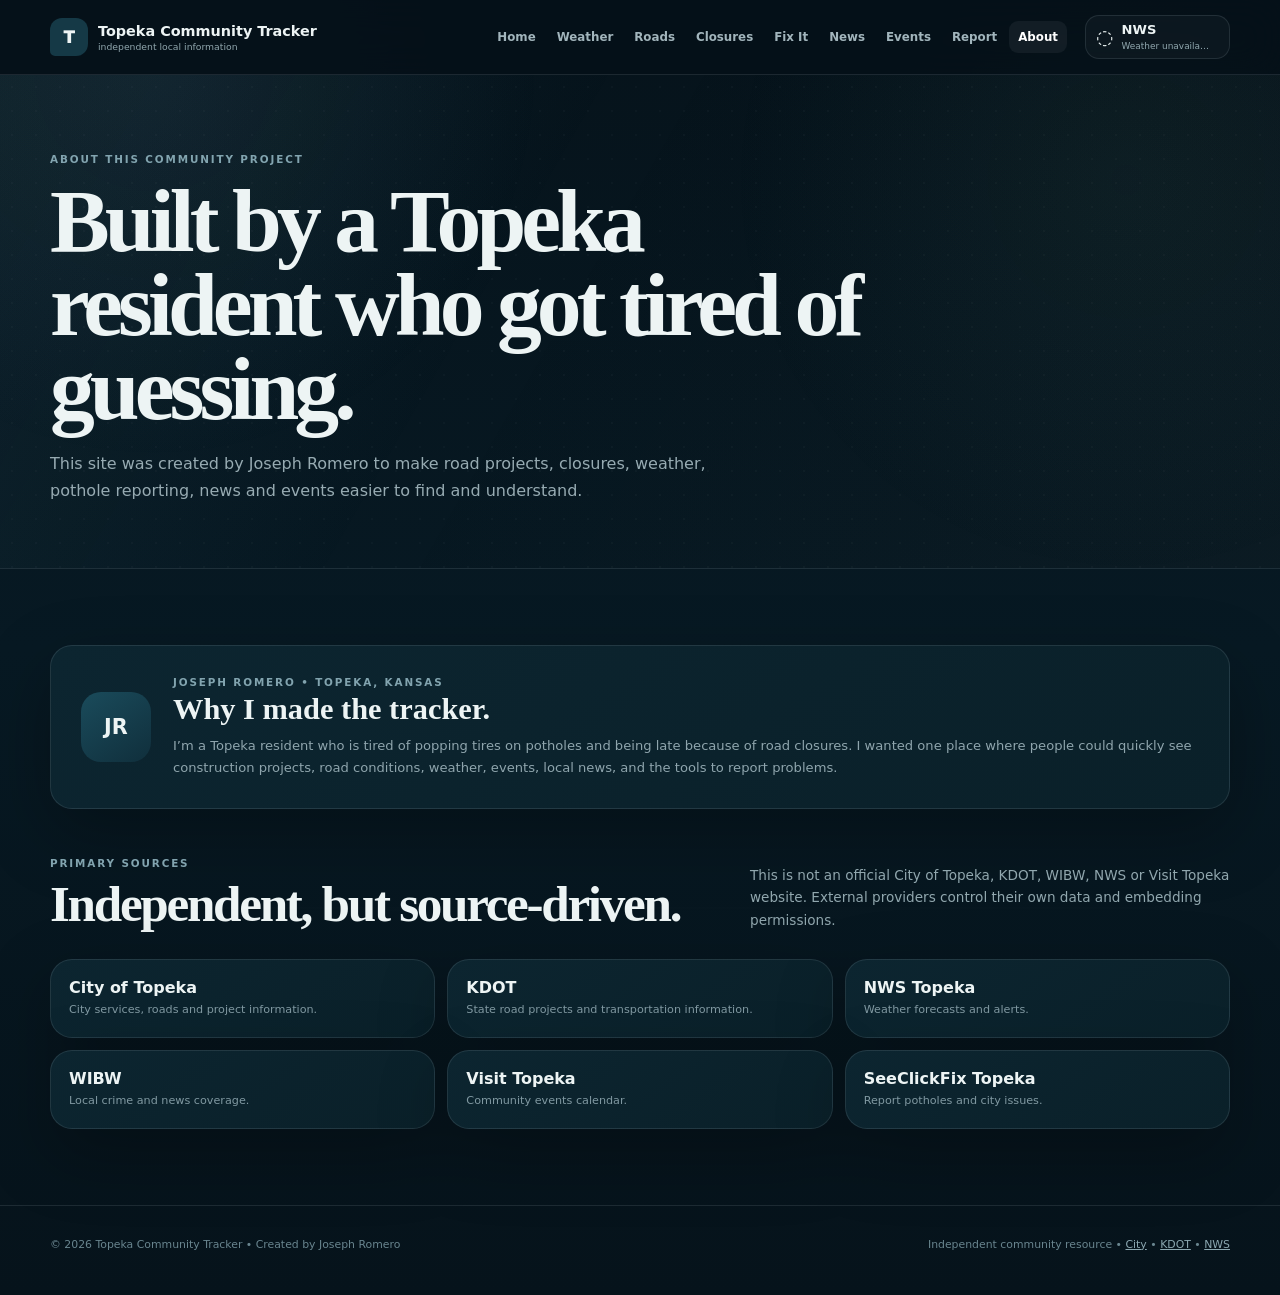
==== about.html @ 24a6e1b2 "updated interface for fluid dynamic overlay -fixed" ====
<!doctype html><html lang="en"><head><meta charset="utf-8"><meta name="viewport" content="width=device-width,initial-scale=1,viewport-fit=cover"><meta name="theme-color" content="#06131b"><meta name="description" content="Topeka Community Tracker"><title>About • Topeka Community Tracker</title><link rel="stylesheet" href="styles.css"></head><body><div class="page-transition" id="pageTransition" aria-hidden="true"><div class="transition-copy"><b>Heading across Topeka…</b><span>Loading the next stop</span></div><div class="transition-road"><div class="car-wrap"><div class="car-roof"></div><div class="window back"></div><div class="window front"></div><i class="head h1"></i><i class="head h2"></i><i class="head h3"></i><div class="car-body"></div><div class="wheel w1"></div><div class="wheel w2"></div></div></div></div><header class="topbar"><div class="wrap nav"><a class="brand" href="index.html"><span class="brand-mark">T</span><span class="brand-text"><b>Topeka Community Tracker</b><small>independent local information</small></span></a><nav class="navlinks" id="navlinks"><a class="" href="index.html">Home</a><a class="" href="weather.html">Weather</a><a class="" href="roads.html">Roads</a><a class="" href="closures.html">Closures</a><a class="" href="fixit.html">Fix It</a><a class="" href="news.html">News</a><a class="" href="events.html">Events</a><a class="" href="report.html">Report</a><a class="active" href="about.html">About</a></nav><a class="nav-weather" href="weather.html"><span class="ico" data-icon>◌</span><span class="weather-text"><b data-temp>Loading…</b><small data-cond>Topeka weather</small></span></a><button class="menu" id="menu" aria-label="Open menu"><i></i><i></i><i></i></button></div></header><main><section class="page-hero"><div class="wrap"><div class="eyebrow">ABOUT THIS COMMUNITY PROJECT</div><h1>Built by a Topeka resident who got tired of guessing.</h1><p>This site was created by Joseph Romero to make road projects, closures, weather, pothole reporting, news and events easier to find and understand.</p></div></section><section class="section"><div class="wrap"><article class="panel about-short reveal"><div class="avatar">JR</div><div><div class="eyebrow">JOSEPH ROMERO • TOPEKA, KANSAS</div><h2>Why I made the tracker.</h2><p>I’m a Topeka resident who is tired of popping tires on potholes and being late because of road closures. I wanted one place where people could quickly see construction projects, road conditions, weather, events, local news, and the tools to report problems.</p></div></article><div class="section-heading reveal" style="margin-top:48px"><div><div class="eyebrow">PRIMARY SOURCES</div><h2>Independent, but source-driven.</h2></div><p>This is not an official City of Topeka, KDOT, WIBW, NWS or Visit Topeka website. External providers control their own data and embedding permissions.</p></div><div class="source-grid"><a class="panel" href="https://topeka.gov/" target="_blank"><b>City of Topeka</b><span>City services, roads and project information.</span></a><a class="panel" href="https://www.ksdot.gov/" target="_blank"><b>KDOT</b><span>State road projects and transportation information.</span></a><a class="panel" href="https://www.weather.gov/top/" target="_blank"><b>NWS Topeka</b><span>Weather forecasts and alerts.</span></a><a class="panel" href="https://www.wibw.com/" target="_blank"><b>WIBW</b><span>Local crime and news coverage.</span></a><a class="panel" href="https://www.visittopeka.com/events/calendar-of-events/" target="_blank"><b>Visit Topeka</b><span>Community events calendar.</span></a><a class="panel" href="https://seeclickfix.com/web_portal/KcYwD6n2gsa9vsT2EGLr8Y1P/issues/map" target="_blank"><b>SeeClickFix Topeka</b><span>Report potholes and city issues.</span></a></div></div></section></main><footer class="footer"><div class="wrap footer-row"><div>© 2026 Topeka Community Tracker • Created by Joseph Romero</div><div>Independent community resource • <a href="https://topeka.gov/" target="_blank">City</a> • <a href="https://www.ksdot.gov/" target="_blank">KDOT</a> • <a href="https://www.weather.gov/" target="_blank">NWS</a></div></div></footer><script src="app.js" defer></script></body></html>
---- styles.css ----
:root{--bg:#06131b;--bg2:#081b24;--panel:#0c2530;--panel2:#102f3b;--panel3:#143946;--text:#edf4f4;--muted:#91a7ae;--line:rgba(220,237,239,.11);--sage:#76bca7;--sky:#76b3c8;--amber:#df9758;--red:#df6b69;--cream:#dce7e5;--shadow:0 24px 70px rgba(0,0,0,.28);--radius:22px;--wrap:min(1180px,calc(100% - 34px))}
*{box-sizing:border-box}html{scroll-behavior:smooth}body{margin:0;background:linear-gradient(180deg,var(--bg),#071923 50%,var(--bg));color:var(--text);font-family:Inter,ui-sans-serif,system-ui,-apple-system,"Segoe UI",sans-serif;-webkit-font-smoothing:antialiased;min-height:100vh}body:before{content:"";position:fixed;inset:0;pointer-events:none;background:radial-gradient(circle at 12% 8%,rgba(118,179,200,.07),transparent 28%),radial-gradient(circle at 88% 20%,rgba(118,188,167,.05),transparent 30%);z-index:-1}a{color:inherit}.wrap{width:var(--wrap);margin:auto}.eyebrow{font-size:.65rem;letter-spacing:.18em;color:#82a4af;font-weight:850;text-transform:uppercase}.section{padding:76px 0}.panel{background:linear-gradient(145deg,var(--panel),#0a2029);border:1px solid var(--line);border-radius:var(--radius);box-shadow:var(--shadow)}
/* FIRST-VISIT HOMEPAGE LOADER */
html.home-loading,html.home-loading body{overflow:hidden;height:100%}.home-loader{position:fixed;inset:0;z-index:2147483000;background:#041018;display:grid;place-items:center;overflow:hidden;transition:opacity .9s ease,visibility .9s ease}.home-loader.hide{opacity:0;visibility:hidden;pointer-events:none}.loader-sky{position:absolute;inset:0;background:linear-gradient(#071d2a 0 48%,#0b2330 48% 58%,#061017 58%)}.loader-sky:after{content:"";position:absolute;left:0;right:0;top:32%;height:120px;background:linear-gradient(90deg,transparent 0 5%,rgba(20,55,70,.7) 5% 8%,transparent 8% 12%,rgba(18,52,67,.8) 12% 15%,transparent 15% 20%,rgba(20,57,71,.65) 20% 24%,transparent 24% 78%,rgba(18,52,67,.7) 78% 83%,transparent 83%);opacity:.45}.road-perspective{position:absolute;left:50%;bottom:-8vh;transform:translateX(-50%);width:min(1100px,140vw);height:58vh;clip-path:polygon(36% 0,64% 0,100% 100%,0 100%);background:linear-gradient(90deg,#111b20,#18242a 48%,#1a262b 52%,#111b20);box-shadow:0 -20px 80px rgba(0,0,0,.4)}.road-perspective:before,.road-perspective:after{content:"";position:absolute;top:0;bottom:0;width:8px;background:#c7b674;opacity:.8}.road-perspective:before{left:23%;transform:skewX(-20deg)}.road-perspective:after{right:23%;transform:skewX(20deg)}.lane{position:absolute;left:50%;top:0;width:10px;height:100%;transform:translateX(-50%);background:repeating-linear-gradient(to bottom,#f0e8c4 0 34px,transparent 34px 82px);animation:roadMove .75s linear infinite}.lane.l2{left:42%;opacity:.65;transform:translateX(-50%) skewX(-8deg)}.lane.l3{left:58%;opacity:.65;transform:translateX(-50%) skewX(8deg)}@keyframes roadMove{to{background-position:0 82px}}.loader-sign{position:relative;z-index:4;text-align:center;width:min(560px,calc(100% - 32px));margin-top:-18vh}.loader-sign .sign{display:inline-block;padding:11px 22px 12px;background:#164459;border:3px solid #d9e5e2;border-radius:10px;box-shadow:0 12px 35px rgba(0,0,0,.35);letter-spacing:.22em;font-weight:950;font-size:.7rem}.loader-sign h1{font:600 clamp(2.7rem,8vw,5.2rem)/.92 Georgia,serif;letter-spacing:-.055em;margin:20px 0 11px;text-shadow:0 5px 30px rgba(0,0,0,.55)}.loader-sign p{margin:0;color:#9eb3ba;font-size:.86rem}.loader-progress{width:min(420px,80vw);height:4px;margin:23px auto 0;border-radius:99px;background:rgba(255,255,255,.1);overflow:hidden}.loader-progress span{display:block;width:0;height:100%;background:linear-gradient(90deg,var(--sage),var(--sky),var(--amber));animation:homeLoad 5.2s cubic-bezier(.2,.7,.25,1) forwards}@keyframes homeLoad{0%{width:0}20%{width:18%}55%{width:62%}83%{width:88%}100%{width:100%}}.loader-small{margin-top:12px!important;font-size:.62rem!important;letter-spacing:.12em;color:#6f8993!important}
/* PAGE TRANSITION - FAMILY CAR */
.page-transition{position:fixed;inset:0;z-index:2147482500;background:#06131b;opacity:0;visibility:hidden;pointer-events:none;transition:opacity .18s ease}.page-transition.show{opacity:1;visibility:visible;pointer-events:auto}.transition-road{position:absolute;left:0;right:0;bottom:0;height:42%;background:linear-gradient(#0c2029 0 28%,#111b20 28%);overflow:hidden}.transition-road:after{content:"";position:absolute;left:0;right:0;top:70%;height:5px;background:repeating-linear-gradient(90deg,#e8dfbc 0 70px,transparent 70px 125px);animation:dashes .45s linear infinite}@keyframes dashes{to{background-position:125px 0}}.car-wrap{position:absolute;left:-280px;bottom:25%;width:250px;height:110px;animation:driveAcross 1.05s cubic-bezier(.2,.7,.25,1) forwards}.page-transition.reverse .car-wrap{left:auto;right:-280px;transform:scaleX(-1);animation:driveBack 1.05s cubic-bezier(.2,.7,.25,1) forwards}@keyframes driveAcross{to{left:calc(100vw + 40px)}}@keyframes driveBack{to{right:calc(100vw + 40px)}}.car-body{position:absolute;left:18px;right:8px;bottom:20px;height:55px;background:linear-gradient(180deg,#4e8797,#2d5f6e);border-radius:50px 55px 18px 18px;border:2px solid rgba(255,255,255,.18);box-shadow:0 8px 20px rgba(0,0,0,.3)}.car-roof{position:absolute;left:65px;bottom:72px;width:120px;height:45px;background:#3b7484;border-radius:55px 55px 8px 8px;clip-path:polygon(19% 0,77% 0,100% 100%,0 100%)}.window{position:absolute;bottom:78px;height:30px;background:#b9d7dc;opacity:.72;border:2px solid rgba(255,255,255,.22)}.window.front{left:128px;width:48px;clip-path:polygon(0 0,70% 0,100% 100%,0 100%)}.window.back{left:78px;width:44px;clip-path:polygon(24% 0,100% 0,100% 100%,0 100%)}.head{position:absolute;width:13px;height:13px;border-radius:50%;background:#e0b18c;bottom:92px;z-index:3}.head.h1{left:145px}.head.h2{left:104px;width:11px;height:11px;bottom:91px}.head.h3{left:87px;width:9px;height:9px;bottom:89px}.wheel{position:absolute;bottom:4px;width:36px;height:36px;border-radius:50%;background:#101619;border:6px solid #2d3539;box-shadow:inset 0 0 0 3px #73828a;animation:spin .32s linear infinite}.wheel.w1{left:48px}.wheel.w2{right:35px}@keyframes spin{to{transform:rotate(360deg)}}.transition-copy{position:absolute;top:26%;left:50%;transform:translateX(-50%);text-align:center;width:min(520px,90vw)}.transition-copy b{font:600 clamp(2rem,7vw,3.8rem) Georgia,serif}.transition-copy span{display:block;margin-top:8px;color:#819aa3;font-size:.72rem;letter-spacing:.12em;text-transform:uppercase}
/* NAV */
.topbar{position:sticky;top:0;z-index:1000;background:rgba(5,17,24,.88);backdrop-filter:blur(18px);border-bottom:1px solid var(--line)}.nav{height:74px;display:flex;align-items:center;gap:18px}.brand{display:flex;align-items:center;gap:10px;text-decoration:none;white-space:nowrap}.brand-mark{width:38px;height:38px;border-radius:12px 12px 12px 5px;background:#153946;display:grid;place-items:center;font-weight:950}.brand-text b,.brand-text small{display:block}.brand-text b{font-size:.9rem}.brand-text small{font-size:.58rem;color:var(--muted);margin-top:2px}.navlinks{display:flex;gap:3px;margin-left:auto}.navlinks a{text-decoration:none;color:#a2b5bc;font-size:.74rem;font-weight:780;padding:9px 9px;border-radius:9px}.navlinks a:hover,.navlinks a.active{background:rgba(255,255,255,.055);color:#fff}.nav-weather{min-width:145px;padding:7px 10px;border:1px solid var(--line);background:rgba(255,255,255,.03);border-radius:14px;display:flex;align-items:center;gap:8px;text-decoration:none}.nav-weather .ico{font-size:1.25rem}.nav-weather b,.nav-weather small{display:block;line-height:1}.nav-weather b{font-size:.82rem}.nav-weather small{font-size:.56rem;color:var(--muted);margin-top:5px;max-width:90px;white-space:nowrap;overflow:hidden;text-overflow:ellipsis}.menu{display:none;margin-left:auto;width:42px;height:42px;border:1px solid var(--line);border-radius:11px;background:transparent}.menu i{display:block;width:18px;height:2px;background:#dce8e8;margin:4px auto;border-radius:5px}
/* PAGE HERO */
.page-hero{border-bottom:1px solid var(--line);position:relative;overflow:hidden}.page-hero:before{content:"";position:absolute;inset:0;background:linear-gradient(120deg,rgba(118,179,200,.07),transparent 40%,rgba(223,151,88,.025)),radial-gradient(rgba(255,255,255,.025) 1px,transparent 1px);background-size:auto,24px 24px}.page-hero .wrap{position:relative;padding:78px 0 64px}.page-hero h1{font:600 clamp(3.1rem,7vw,5.8rem)/.94 Georgia,serif;letter-spacing:-.055em;margin:14px 0 18px;max-width:850px}.page-hero p{max-width:720px;color:#97abb2;line-height:1.7;margin:0}.page-actions{display:flex;gap:10px;flex-wrap:wrap;margin-top:24px}.btn{display:inline-flex;align-items:center;justify-content:center;text-decoration:none;border-radius:13px;padding:12px 16px;font-size:.76rem;font-weight:850;border:1px solid var(--line);background:transparent;transition:.2s}.btn.primary{background:var(--cream);color:#0b2028;border-color:transparent}.btn:hover{transform:translateY(-2px);background:rgba(255,255,255,.05)}.btn.primary:hover{background:#eef4f2}
/* HOME */
.home-hero{min-height:620px;display:grid;align-items:center;border-bottom:1px solid var(--line);position:relative;overflow:hidden}.home-hero:before{content:"";position:absolute;inset:0;background:radial-gradient(circle at 75% 35%,rgba(118,179,200,.09),transparent 28%),linear-gradient(120deg,transparent,rgba(255,255,255,.015))}.home-layout{position:relative;display:grid;grid-template-columns:1.1fr .9fr;gap:55px;align-items:center;padding:80px 0}.home-hero h1{font:600 clamp(3.8rem,7.5vw,6.8rem)/.9 Georgia,serif;letter-spacing:-.06em;margin:15px 0 24px}.home-hero h1 em{font-weight:500;color:var(--amber)}.lede{color:#9aadb4;line-height:1.75;max-width:720px}.hero-card{padding:24px}.hero-card-head{display:flex;justify-content:space-between;font-size:.61rem;color:#77939d;letter-spacing:.1em}.current-weather{display:flex;align-items:center;gap:16px;padding:24px 0;border-bottom:1px solid var(--line)}.current-weather .bigicon{font-size:2.4rem}.current-weather>strong{font:600 3.5rem Georgia,serif}.current-weather div b,.current-weather div span{display:block}.current-weather div b{font-size:.88rem}.current-weather div span{font-size:.64rem;color:var(--muted);margin-top:5px}.metrics{display:grid;grid-template-columns:repeat(3,1fr);gap:8px;margin-top:14px}.metric{padding:13px;border:1px solid var(--line);border-radius:14px;background:rgba(255,255,255,.025)}.metric b{display:block}.metric small{color:#809aa3;font-size:.58rem;line-height:1.3}.dashboard-links{display:grid;grid-template-columns:repeat(4,1fr);gap:13px}.dash-link{padding:21px;text-decoration:none;transition:.25s}.dash-link:hover{transform:translateY(-4px);border-color:rgba(118,179,200,.28)}.dash-link .icon{font-size:1.5rem}.dash-link small{display:block;color:#718f99;font-size:.58rem;letter-spacing:.11em;margin-top:18px}.dash-link h3{font:600 1.35rem Georgia,serif;margin:7px 0}.dash-link p{color:#879ca4;font-size:.72rem;line-height:1.55;margin:0}.about-short{padding:30px;display:grid;grid-template-columns:auto 1fr;gap:22px;align-items:center}.avatar{width:70px;height:70px;border-radius:20px;background:linear-gradient(145deg,#1a4b5b,#102f3c);display:grid;place-items:center;font-weight:900;font-size:1.3rem}.about-short h2{font:600 1.9rem Georgia,serif;margin:4px 0 8px}.about-short p{margin:0;color:#8fa5ad;line-height:1.65;font-size:.82rem}
/* CONTENT */
.section-heading{display:flex;justify-content:space-between;gap:30px;align-items:end;margin-bottom:28px}.section-heading h2{font:600 clamp(2rem,4vw,3.4rem)/1.03 Georgia,serif;letter-spacing:-.045em;margin:9px 0 0}.section-heading>p{max-width:480px;color:var(--muted);line-height:1.65;font-size:.85rem;margin:0}.week-grid{display:grid;grid-template-columns:repeat(7,1fr);gap:10px}.day-card{background:linear-gradient(155deg,#102d39,#0a222d);border:1px solid var(--line);border-radius:18px;padding:16px 13px;min-height:170px;text-align:center}.day-card .day{font-size:.64rem;letter-spacing:.1em;font-weight:850;color:#91aab2;text-transform:uppercase}.wxemoji{font-size:2rem;margin:13px 0 9px}.temps{font:600 1.55rem Georgia,serif}.temps span{font-size:.9rem;color:#78909a}.forecast-label{margin-top:8px;color:#8fa4ab;font-size:.62rem;line-height:1.35}.weather-status{margin-top:14px;display:flex;gap:10px;flex-wrap:wrap}.status-chip{padding:9px 12px;border-radius:99px;background:rgba(255,255,255,.035);border:1px solid var(--line);font-size:.68rem;color:#9db1b8}.status-chip.alert{color:#efb2ad;border-color:rgba(227,107,105,.25);background:rgba(227,107,105,.07)}
.cost-layout{display:grid;grid-template-columns:.8fr 1.2fr;gap:16px}.cost-card,.chart{padding:27px}.total-label{font-size:.64rem;letter-spacing:.13em;color:#7f9aa4;font-weight:850}.total-cost{font:600 clamp(3.1rem,6vw,5.2rem)/1 Georgia,serif;letter-spacing:-.06em;margin:12px 0;color:#dce9e7}.total-cost small{font-size:1rem;color:#8fa4ab}.cost-card p{color:#8fa5ad;font-size:.78rem;line-height:1.6}.bar-row{display:grid;grid-template-columns:145px 1fr 35px;gap:13px;align-items:center;margin:15px 0}.bar-row label{font-size:.72rem;color:#a9bbc1}.bar-track{height:11px;border-radius:99px;background:rgba(255,255,255,.055);overflow:hidden}.bar-fill{height:100%;border-radius:99px;background:linear-gradient(90deg,var(--sky),var(--sage));width:var(--w)}.bar-row.notstarted .bar-fill{background:linear-gradient(90deg,#7e8790,#a0acb2)}.bar-row.finished .bar-fill{background:linear-gradient(90deg,#668f7a,#83b298)}
.filter-row{display:flex;gap:8px;flex-wrap:wrap;margin-bottom:20px}.filter{border:1px solid var(--line);background:#0c242e;color:#a8bac0;padding:9px 13px;border-radius:99px;font-size:.69rem;font-weight:800}.filter.active{background:#dfe9e7;color:#0b222b}.project-grid{display:grid;grid-template-columns:repeat(3,1fr);gap:13px}.project{padding:20px;background:linear-gradient(150deg,#0e2935,#0a212b);border:1px solid var(--line);border-radius:19px;display:flex;flex-direction:column;transition:.25s}.project:hover{transform:translateY(-3px)}.project.hidden{display:none}.project-top{display:flex;justify-content:space-between;align-items:center}.status{font-size:.56rem;letter-spacing:.1em;font-weight:900;text-transform:uppercase;padding:6px 8px;border-radius:99px}.status.active{background:rgba(113,188,165,.11);color:#8dd1bc}.status.planning{background:rgba(151,172,179,.09);color:#9dafb5}.project-num{font-size:.6rem;color:#55717c}.project h3{font:600 1.48rem/1.1 Georgia,serif;margin:16px 0 6px}.project>p{color:#879da5;font-size:.72rem;line-height:1.55}.project dl{margin:14px 0 0;border-top:1px solid var(--line);padding-top:12px;display:grid;gap:7px}.project dl div{display:flex;justify-content:space-between;gap:10px}.project dt{font-size:.62rem;color:#728d97}.project dd{margin:0;font-size:.67rem;font-weight:800;text-align:right}.project .cost{color:#d9a46e}.source-link{margin-top:auto;padding-top:13px;font-size:.61rem;color:#7fa7b6;text-decoration:none}
.embed{overflow:hidden}.embed-head{padding:16px 18px;border-bottom:1px solid var(--line);display:flex;justify-content:space-between;gap:15px;align-items:center}.embed-head b{font-size:.82rem}.embed-head small{display:block;color:#718d98;font-size:.57rem;letter-spacing:.1em;margin-top:3px}.embed-head a{font-size:.65rem;color:#93b6c2;text-decoration:none}.frame{height:680px;background:#fff}.frame iframe{width:100%;height:100%;border:0;display:block}.frame-note{padding:11px 15px;background:#0a2029;color:#7f99a2;font-size:.62rem;border-top:1px solid var(--line)}.tabs{display:flex;gap:5px;flex-wrap:wrap}.tabs button{border:1px solid var(--line);background:transparent;color:#8da7b0;padding:7px 9px;border-radius:8px;font-size:.61rem}.tabs button.active{background:#dce8e6;color:#0a2029}.contact-grid{display:grid;grid-template-columns:1fr 1fr;gap:14px}.info-card{padding:24px}.info-card h3{font:600 1.45rem Georgia,serif;margin-top:0}.info-card p{color:#8fa4ac;line-height:1.65;font-size:.8rem}.source-grid{display:grid;grid-template-columns:repeat(3,1fr);gap:12px}.source-grid a{padding:18px;text-decoration:none}.source-grid b{display:block}.source-grid span{display:block;color:#8199a2;font-size:.7rem;line-height:1.5;margin-top:5px}
.footer{border-top:1px solid var(--line);padding:32px 0 44px;color:#69858f;font-size:.68rem}.footer-row{display:flex;justify-content:space-between;gap:20px;flex-wrap:wrap}.footer a{color:#8ca8b1}.reveal{opacity:0;transform:translateY(14px);transition:.65s ease}.reveal.visible{opacity:1;transform:none}
@media(max-width:1020px){.navlinks{position:absolute;left:17px;right:17px;top:78px;display:none;flex-direction:column;background:#0a2029;border:1px solid var(--line);padding:10px;border-radius:16px;box-shadow:var(--shadow)}.navlinks.open{display:flex}.navlinks a{padding:12px}.menu{display:block}.nav-weather{margin-left:auto}.home-layout{grid-template-columns:1fr}.hero-card{max-width:650px}.dashboard-links{grid-template-columns:repeat(2,1fr)}.week-grid{grid-template-columns:repeat(4,1fr)}.project-grid{grid-template-columns:repeat(2,1fr)}.cost-layout{grid-template-columns:1fr}.source-grid{grid-template-columns:repeat(2,1fr)}}
@media(max-width:650px){:root{--wrap:min(100% - 24px,1180px)}.nav{height:68px}.brand-text small{display:none}.nav-weather{min-width:0;width:44px;height:44px;padding:0;justify-content:center}.nav-weather .weather-text{display:none}.home-layout{padding:58px 0}.home-hero h1{font-size:clamp(3.2rem,16vw,4.7rem)}.metrics{grid-template-columns:1fr}.section{padding:58px 0}.section-heading{display:block}.section-heading>p{margin-top:12px}.dashboard-links{grid-template-columns:1fr}.week-grid{display:flex;overflow-x:auto;scroll-snap-type:x mandatory;padding-bottom:8px}.day-card{min-width:132px;scroll-snap-align:start}.project-grid{grid-template-columns:1fr}.bar-row{grid-template-columns:105px 1fr 28px;gap:8px}.frame{height:600px}.embed-head{align-items:flex-start;flex-direction:column}.contact-grid,.source-grid{grid-template-columns:1fr}.about-short{grid-template-columns:1fr}.page-hero .wrap{padding:58px 0 48px}.page-hero h1{font-size:clamp(2.9rem,14vw,4.4rem)}.loader-sign{margin-top:-14vh}.road-perspective{height:52vh}.transition-copy{top:19%}}
@media(max-width:420px){.bar-row{grid-template-columns:92px 1fr 24px}.page-actions .btn{width:100%}}
@media(prefers-reduced-motion:reduce){*{animation-duration:.01ms!important;transition-duration:.01ms!important;scroll-behavior:auto!important}}
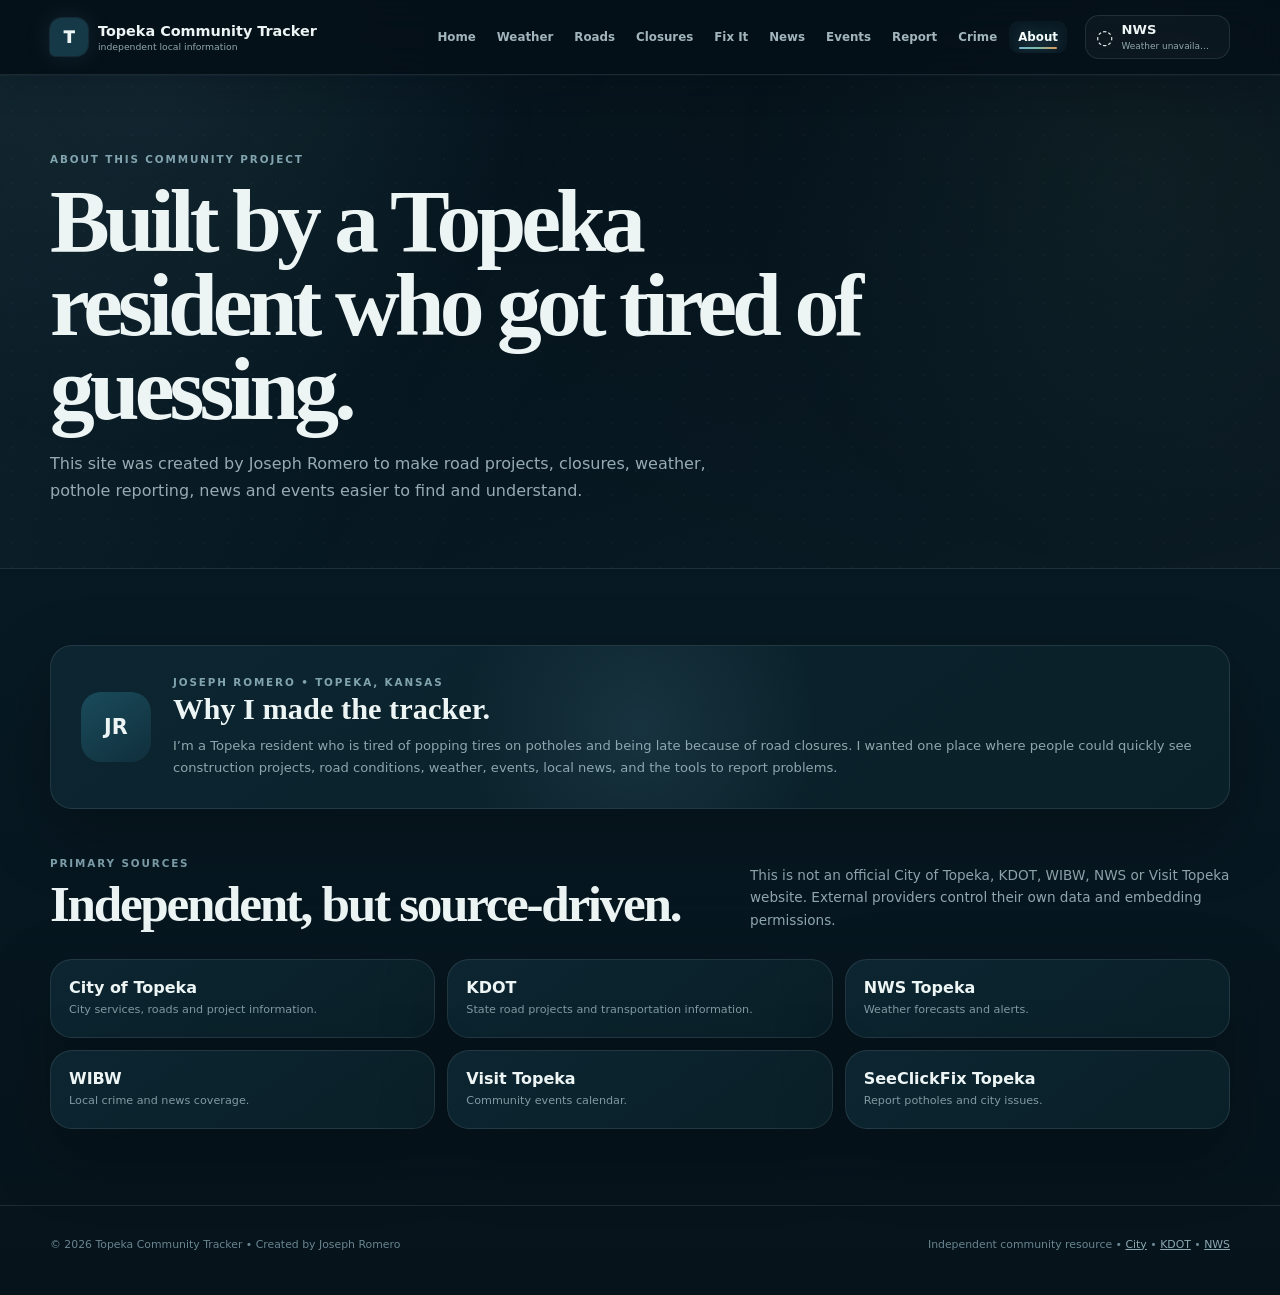
==== commit 6cc2471e: "updated system check" ====
--- a/about.html
+++ b/about.html
@@ -1 +1,16 @@
-<!doctype html><html lang="en"><head><meta charset="utf-8"><meta name="viewport" content="width=device-width,initial-scale=1,viewport-fit=cover"><meta name="theme-color" content="#06131b"><meta name="description" content="Topeka Community Tracker"><title>About • Topeka Community Tracker</title><link rel="stylesheet" href="styles.css"></head><body><div class="page-transition" id="pageTransition" aria-hidden="true"><div class="transition-copy"><b>Heading across Topeka…</b><span>Loading the next stop</span></div><div class="transition-road"><div class="car-wrap"><div class="car-roof"></div><div class="window back"></div><div class="window front"></div><i class="head h1"></i><i class="head h2"></i><i class="head h3"></i><div class="car-body"></div><div class="wheel w1"></div><div class="wheel w2"></div></div></div></div><header class="topbar"><div class="wrap nav"><a class="brand" href="index.html"><span class="brand-mark">T</span><span class="brand-text"><b>Topeka Community Tracker</b><small>independent local information</small></span></a><nav class="navlinks" id="navlinks"><a class="" href="index.html">Home</a><a class="" href="weather.html">Weather</a><a class="" href="roads.html">Roads</a><a class="" href="closures.html">Closures</a><a class="" href="fixit.html">Fix It</a><a class="" href="news.html">News</a><a class="" href="events.html">Events</a><a class="" href="report.html">Report</a><a class="active" href="about.html">About</a></nav><a class="nav-weather" href="weather.html"><span class="ico" data-icon>◌</span><span class="weather-text"><b data-temp>Loading…</b><small data-cond>Topeka weather</small></span></a><button class="menu" id="menu" aria-label="Open menu"><i></i><i></i><i></i></button></div></header><main><section class="page-hero"><div class="wrap"><div class="eyebrow">ABOUT THIS COMMUNITY PROJECT</div><h1>Built by a Topeka resident who got tired of guessing.</h1><p>This site was created by Joseph Romero to make road projects, closures, weather, pothole reporting, news and events easier to find and understand.</p></div></section><section class="section"><div class="wrap"><article class="panel about-short reveal"><div class="avatar">JR</div><div><div class="eyebrow">JOSEPH ROMERO • TOPEKA, KANSAS</div><h2>Why I made the tracker.</h2><p>I’m a Topeka resident who is tired of popping tires on potholes and being late because of road closures. I wanted one place where people could quickly see construction projects, road conditions, weather, events, local news, and the tools to report problems.</p></div></article><div class="section-heading reveal" style="margin-top:48px"><div><div class="eyebrow">PRIMARY SOURCES</div><h2>Independent, but source-driven.</h2></div><p>This is not an official City of Topeka, KDOT, WIBW, NWS or Visit Topeka website. External providers control their own data and embedding permissions.</p></div><div class="source-grid"><a class="panel" href="https://topeka.gov/" target="_blank"><b>City of Topeka</b><span>City services, roads and project information.</span></a><a class="panel" href="https://www.ksdot.gov/" target="_blank"><b>KDOT</b><span>State road projects and transportation information.</span></a><a class="panel" href="https://www.weather.gov/top/" target="_blank"><b>NWS Topeka</b><span>Weather forecasts and alerts.</span></a><a class="panel" href="https://www.wibw.com/" target="_blank"><b>WIBW</b><span>Local crime and news coverage.</span></a><a class="panel" href="https://www.visittopeka.com/events/calendar-of-events/" target="_blank"><b>Visit Topeka</b><span>Community events calendar.</span></a><a class="panel" href="https://seeclickfix.com/web_portal/KcYwD6n2gsa9vsT2EGLr8Y1P/issues/map" target="_blank"><b>SeeClickFix Topeka</b><span>Report potholes and city issues.</span></a></div></div></section></main><footer class="footer"><div class="wrap footer-row"><div>© 2026 Topeka Community Tracker • Created by Joseph Romero</div><div>Independent community resource • <a href="https://topeka.gov/" target="_blank">City</a> • <a href="https://www.ksdot.gov/" target="_blank">KDOT</a> • <a href="https://www.weather.gov/" target="_blank">NWS</a></div></div></footer><script src="app.js" defer></script></body></html>+<!doctype html><html lang="en"><head><meta charset="utf-8"><meta name="viewport" content="width=device-width,initial-scale=1,viewport-fit=cover"><meta name="theme-color" content="#06131b"><meta name="description" content="Topeka Community Tracker"><title>About • Topeka Community Tracker</title><link rel="stylesheet" href="styles.css"></head><body><div class="page-transition" id="pageTransition" aria-hidden="true">
+  <div class="transition-copy"><b>Heading across Topeka…</b><span>Hopefully this road is smoother.</span></div>
+  <div class="transition-scene">
+    <div class="transition-skyline" aria-hidden="true"></div>
+    <div class="transition-road">
+      <div class="road-edge"></div><div class="road-dashes"></div>
+      <div class="pothole" aria-hidden="true"><span></span></div>
+      <div class="impact-spark" aria-hidden="true"><i></i><i></i><i></i><i></i><i></i><b></b></div>
+      <div class="family-car" aria-hidden="true">
+        <img class="car-frame car-happy" src="happy.png" alt="">
+        <img class="car-frame car-shocked" src="shocked.png" alt="">
+        <img class="car-frame car-sad" src="sadsad.png" alt="">
+      </div>
+    </div>
+  </div>
+</div><header class="topbar"><div class="wrap nav"><a class="brand" href="index.html"><span class="brand-mark">T</span><span class="brand-text"><b>Topeka Community Tracker</b><small>independent local information</small></span></a><nav class="navlinks" id="navlinks"><a class="" href="index.html">Home</a><a class="" href="weather.html">Weather</a><a class="" href="roads.html">Roads</a><a class="" href="closures.html">Closures</a><a class="" href="fixit.html">Fix It</a><a class="" href="news.html">News</a><a class="" href="events.html">Events</a><a class="" href="report.html">Report</a><a class="" href="crime.html">Crime</a><a class="active" href="about.html">About</a></nav><a class="nav-weather" href="weather.html"><span class="ico" data-icon>◌</span><span class="weather-text"><b data-temp>Loading…</b><small data-cond>Topeka weather</small></span></a><button class="menu" id="menu" aria-label="Open menu"><i></i><i></i><i></i></button></div></header><main><section class="page-hero"><div class="wrap"><div class="eyebrow">ABOUT THIS COMMUNITY PROJECT</div><h1>Built by a Topeka resident who got tired of guessing.</h1><p>This site was created by Joseph Romero to make road projects, closures, weather, pothole reporting, news and events easier to find and understand.</p></div></section><section class="section"><div class="wrap"><article class="panel about-short reveal"><div class="avatar">JR</div><div><div class="eyebrow">JOSEPH ROMERO • TOPEKA, KANSAS</div><h2>Why I made the tracker.</h2><p>I’m a Topeka resident who is tired of popping tires on potholes and being late because of road closures. I wanted one place where people could quickly see construction projects, road conditions, weather, events, local news, and the tools to report problems.</p></div></article><div class="section-heading reveal" style="margin-top:48px"><div><div class="eyebrow">PRIMARY SOURCES</div><h2>Independent, but source-driven.</h2></div><p>This is not an official City of Topeka, KDOT, WIBW, NWS or Visit Topeka website. External providers control their own data and embedding permissions.</p></div><div class="source-grid"><a class="panel" href="https://topeka.gov/" target="_blank"><b>City of Topeka</b><span>City services, roads and project information.</span></a><a class="panel" href="https://www.ksdot.gov/" target="_blank"><b>KDOT</b><span>State road projects and transportation information.</span></a><a class="panel" href="https://www.weather.gov/top/" target="_blank"><b>NWS Topeka</b><span>Weather forecasts and alerts.</span></a><a class="panel" href="https://www.wibw.com/" target="_blank"><b>WIBW</b><span>Local crime and news coverage.</span></a><a class="panel" href="https://www.visittopeka.com/events/calendar-of-events/" target="_blank"><b>Visit Topeka</b><span>Community events calendar.</span></a><a class="panel" href="https://seeclickfix.com/web_portal/KcYwD6n2gsa9vsT2EGLr8Y1P/issues/map" target="_blank"><b>SeeClickFix Topeka</b><span>Report potholes and city issues.</span></a></div></div></section></main><footer class="footer"><div class="wrap footer-row"><div>© 2026 Topeka Community Tracker • Created by Joseph Romero</div><div>Independent community resource • <a href="https://topeka.gov/" target="_blank">City</a> • <a href="https://www.ksdot.gov/" target="_blank">KDOT</a> • <a href="https://www.weather.gov/" target="_blank">NWS</a></div></div></footer><script src="app.js" defer></script></body></html>
--- a/styles.css
+++ b/styles.css
@@ -2,9 +2,37 @@
 :root{--bg:#06131b;--bg2:#081b24;--panel:#0c2530;--panel2:#102f3b;--panel3:#143946;--text:#edf4f4;--muted:#91a7ae;--line:rgba(220,237,239,.11);--sage:#76bca7;--sky:#76b3c8;--amber:#df9758;--red:#df6b69;--cream:#dce7e5;--shadow:0 24px 70px rgba(0,0,0,.28);--radius:22px;--wrap:min(1180px,calc(100% - 34px))}
 *{box-sizing:border-box}html{scroll-behavior:smooth}body{margin:0;background:linear-gradient(180deg,var(--bg),#071923 50%,var(--bg));color:var(--text);font-family:Inter,ui-sans-serif,system-ui,-apple-system,"Segoe UI",sans-serif;-webkit-font-smoothing:antialiased;min-height:100vh}body:before{content:"";position:fixed;inset:0;pointer-events:none;background:radial-gradient(circle at 12% 8%,rgba(118,179,200,.07),transparent 28%),radial-gradient(circle at 88% 20%,rgba(118,188,167,.05),transparent 30%);z-index:-1}a{color:inherit}.wrap{width:var(--wrap);margin:auto}.eyebrow{font-size:.65rem;letter-spacing:.18em;color:#82a4af;font-weight:850;text-transform:uppercase}.section{padding:76px 0}.panel{background:linear-gradient(145deg,var(--panel),#0a2029);border:1px solid var(--line);border-radius:var(--radius);box-shadow:var(--shadow)}
 /* FIRST-VISIT HOMEPAGE LOADER */
-html.home-loading,html.home-loading body{overflow:hidden;height:100%}.home-loader{position:fixed;inset:0;z-index:2147483000;background:#041018;display:grid;place-items:center;overflow:hidden;transition:opacity .9s ease,visibility .9s ease}.home-loader.hide{opacity:0;visibility:hidden;pointer-events:none}.loader-sky{position:absolute;inset:0;background:linear-gradient(#071d2a 0 48%,#0b2330 48% 58%,#061017 58%)}.loader-sky:after{content:"";position:absolute;left:0;right:0;top:32%;height:120px;background:linear-gradient(90deg,transparent 0 5%,rgba(20,55,70,.7) 5% 8%,transparent 8% 12%,rgba(18,52,67,.8) 12% 15%,transparent 15% 20%,rgba(20,57,71,.65) 20% 24%,transparent 24% 78%,rgba(18,52,67,.7) 78% 83%,transparent 83%);opacity:.45}.road-perspective{position:absolute;left:50%;bottom:-8vh;transform:translateX(-50%);width:min(1100px,140vw);height:58vh;clip-path:polygon(36% 0,64% 0,100% 100%,0 100%);background:linear-gradient(90deg,#111b20,#18242a 48%,#1a262b 52%,#111b20);box-shadow:0 -20px 80px rgba(0,0,0,.4)}.road-perspective:before,.road-perspective:after{content:"";position:absolute;top:0;bottom:0;width:8px;background:#c7b674;opacity:.8}.road-perspective:before{left:23%;transform:skewX(-20deg)}.road-perspective:after{right:23%;transform:skewX(20deg)}.lane{position:absolute;left:50%;top:0;width:10px;height:100%;transform:translateX(-50%);background:repeating-linear-gradient(to bottom,#f0e8c4 0 34px,transparent 34px 82px);animation:roadMove .75s linear infinite}.lane.l2{left:42%;opacity:.65;transform:translateX(-50%) skewX(-8deg)}.lane.l3{left:58%;opacity:.65;transform:translateX(-50%) skewX(8deg)}@keyframes roadMove{to{background-position:0 82px}}.loader-sign{position:relative;z-index:4;text-align:center;width:min(560px,calc(100% - 32px));margin-top:-18vh}.loader-sign .sign{display:inline-block;padding:11px 22px 12px;background:#164459;border:3px solid #d9e5e2;border-radius:10px;box-shadow:0 12px 35px rgba(0,0,0,.35);letter-spacing:.22em;font-weight:950;font-size:.7rem}.loader-sign h1{font:600 clamp(2.7rem,8vw,5.2rem)/.92 Georgia,serif;letter-spacing:-.055em;margin:20px 0 11px;text-shadow:0 5px 30px rgba(0,0,0,.55)}.loader-sign p{margin:0;color:#9eb3ba;font-size:.86rem}.loader-progress{width:min(420px,80vw);height:4px;margin:23px auto 0;border-radius:99px;background:rgba(255,255,255,.1);overflow:hidden}.loader-progress span{display:block;width:0;height:100%;background:linear-gradient(90deg,var(--sage),var(--sky),var(--amber));animation:homeLoad 5.2s cubic-bezier(.2,.7,.25,1) forwards}@keyframes homeLoad{0%{width:0}20%{width:18%}55%{width:62%}83%{width:88%}100%{width:100%}}.loader-small{margin-top:12px!important;font-size:.62rem!important;letter-spacing:.12em;color:#6f8993!important}
-/* PAGE TRANSITION - FAMILY CAR */
-.page-transition{position:fixed;inset:0;z-index:2147482500;background:#06131b;opacity:0;visibility:hidden;pointer-events:none;transition:opacity .18s ease}.page-transition.show{opacity:1;visibility:visible;pointer-events:auto}.transition-road{position:absolute;left:0;right:0;bottom:0;height:42%;background:linear-gradient(#0c2029 0 28%,#111b20 28%);overflow:hidden}.transition-road:after{content:"";position:absolute;left:0;right:0;top:70%;height:5px;background:repeating-linear-gradient(90deg,#e8dfbc 0 70px,transparent 70px 125px);animation:dashes .45s linear infinite}@keyframes dashes{to{background-position:125px 0}}.car-wrap{position:absolute;left:-280px;bottom:25%;width:250px;height:110px;animation:driveAcross 1.05s cubic-bezier(.2,.7,.25,1) forwards}.page-transition.reverse .car-wrap{left:auto;right:-280px;transform:scaleX(-1);animation:driveBack 1.05s cubic-bezier(.2,.7,.25,1) forwards}@keyframes driveAcross{to{left:calc(100vw + 40px)}}@keyframes driveBack{to{right:calc(100vw + 40px)}}.car-body{position:absolute;left:18px;right:8px;bottom:20px;height:55px;background:linear-gradient(180deg,#4e8797,#2d5f6e);border-radius:50px 55px 18px 18px;border:2px solid rgba(255,255,255,.18);box-shadow:0 8px 20px rgba(0,0,0,.3)}.car-roof{position:absolute;left:65px;bottom:72px;width:120px;height:45px;background:#3b7484;border-radius:55px 55px 8px 8px;clip-path:polygon(19% 0,77% 0,100% 100%,0 100%)}.window{position:absolute;bottom:78px;height:30px;background:#b9d7dc;opacity:.72;border:2px solid rgba(255,255,255,.22)}.window.front{left:128px;width:48px;clip-path:polygon(0 0,70% 0,100% 100%,0 100%)}.window.back{left:78px;width:44px;clip-path:polygon(24% 0,100% 0,100% 100%,0 100%)}.head{position:absolute;width:13px;height:13px;border-radius:50%;background:#e0b18c;bottom:92px;z-index:3}.head.h1{left:145px}.head.h2{left:104px;width:11px;height:11px;bottom:91px}.head.h3{left:87px;width:9px;height:9px;bottom:89px}.wheel{position:absolute;bottom:4px;width:36px;height:36px;border-radius:50%;background:#101619;border:6px solid #2d3539;box-shadow:inset 0 0 0 3px #73828a;animation:spin .32s linear infinite}.wheel.w1{left:48px}.wheel.w2{right:35px}@keyframes spin{to{transform:rotate(360deg)}}.transition-copy{position:absolute;top:26%;left:50%;transform:translateX(-50%);text-align:center;width:min(520px,90vw)}.transition-copy b{font:600 clamp(2rem,7vw,3.8rem) Georgia,serif}.transition-copy span{display:block;margin-top:8px;color:#819aa3;font-size:.72rem;letter-spacing:.12em;text-transform:uppercase}
+html.home-loading,html.home-loading body{overflow:hidden;height:100%}
+.home-loader{position:fixed;inset:0;z-index:2147483000;background:#041018;display:grid;place-items:center;overflow:hidden;transition:opacity .9s ease,visibility .9s ease}
+.home-loader.hide{opacity:0;visibility:hidden;pointer-events:none}
+.loader-sky{position:absolute;inset:0;background:linear-gradient(#071d2a 0 48%,#0b2330 48% 58%,#061017 58%)}
+.loader-sky:after{content:"";position:absolute;left:0;right:0;top:32%;height:120px;background:linear-gradient(90deg,transparent 0 5%,rgba(20,55,70,.7) 5% 8%,transparent 8% 12%,rgba(18,52,67,.8) 12% 15%,transparent 15% 20%,rgba(20,57,71,.65) 20% 24%,transparent 24% 78%,rgba(18,52,67,.7) 78% 83%,transparent 83%);opacity:.45}
+.road-perspective{position:absolute;left:50%;bottom:-8vh;transform:translateX(-50%);width:min(1100px,140vw);height:58vh;clip-path:polygon(36% 0,64% 0,100% 100%,0 100%);background:linear-gradient(90deg,#111b20,#18242a 48%,#1a262b 52%,#111b20);box-shadow:0 -20px 80px rgba(0,0,0,.4)}
+.road-perspective:before,.road-perspective:after{content:"";position:absolute;top:0;bottom:0;width:8px;background:#c7b674;opacity:.8}.road-perspective:before{left:23%;transform:skewX(-20deg)}.road-perspective:after{right:23%;transform:skewX(20deg)}
+.lane{position:absolute;left:50%;top:0;width:10px;height:100%;transform:translateX(-50%);background:repeating-linear-gradient(to bottom,#f0e8c4 0 34px,transparent 34px 82px);animation:roadMove .75s linear infinite}.lane.l2{left:42%;opacity:.65;transform:translateX(-50%) skewX(-8deg)}.lane.l3{left:58%;opacity:.65;transform:translateX(-50%) skewX(8deg)}
+@keyframes roadMove{to{background-position:0 82px}}
+/* Rectangular information panel keeps the perspective road from visually crossing the text. */
+.loader-sign{position:relative;z-index:4;text-align:center;width:min(680px,calc(100% - 34px));margin-top:-20vh;padding:30px 34px 27px;background:linear-gradient(150deg,rgba(10,35,47,.96),rgba(5,22,31,.97));border:1px solid rgba(220,237,239,.16);border-radius:20px;box-shadow:0 26px 80px rgba(0,0,0,.48),inset 0 1px rgba(255,255,255,.035);backdrop-filter:blur(14px)}
+.loader-sign .sign{display:inline-block;padding:9px 18px 10px;background:#164459;border:2px solid #d9e5e2;border-radius:8px;box-shadow:0 10px 28px rgba(0,0,0,.32);letter-spacing:.22em;font-weight:950;font-size:.66rem}
+.loader-sign h1{font:600 clamp(2.45rem,7vw,4.8rem)/.95 Georgia,serif;letter-spacing:-.055em;margin:18px 0 10px;text-shadow:0 5px 30px rgba(0,0,0,.55)}
+.loader-sign p{margin:0;color:#a6bac0;font-size:.84rem}.loader-progress{width:min(420px,82%);height:4px;margin:21px auto 0;border-radius:99px;background:rgba(255,255,255,.1);overflow:hidden}.loader-progress span{display:block;width:0;height:100%;background:linear-gradient(90deg,var(--sage),var(--sky),var(--amber));animation:homeLoad 5.2s cubic-bezier(.2,.7,.25,1) forwards}@keyframes homeLoad{0%{width:0}20%{width:18%}55%{width:62%}83%{width:88%}100%{width:100%}}.loader-small{margin-top:12px!important;font-size:.61rem!important;letter-spacing:.12em;color:#78919a!important}
+
+/* PAGE TRANSITION — USER'S FAMILY CAR / POTHOLE STORY */
+.page-transition{position:fixed;inset:0;z-index:2147482500;background:#06131b;opacity:0;visibility:hidden;pointer-events:none;overflow:hidden;transition:opacity .22s ease}.page-transition.show{opacity:1;visibility:visible;pointer-events:auto}
+.transition-copy{position:absolute;top:12%;left:50%;z-index:8;transform:translateX(-50%) translateY(8px);text-align:center;width:min(590px,90vw);opacity:0;transition:opacity .35s ease .08s,transform .45s ease .08s}.page-transition.show .transition-copy{opacity:1;transform:translateX(-50%) translateY(0)}.transition-copy b{font:600 clamp(1.8rem,5vw,3.25rem)/1 Georgia,serif;letter-spacing:-.035em}.transition-copy span{display:block;margin-top:9px;color:#819aa3;font-size:.68rem;letter-spacing:.12em;text-transform:uppercase}
+.transition-scene{position:absolute;inset:0;background:linear-gradient(#071b26 0 49%,#0b2632 49% 58%,#071219 58%)}
+.transition-skyline{position:absolute;left:0;right:0;bottom:42%;height:20%;opacity:.42;background:linear-gradient(90deg,transparent 0 3%,#123440 3% 8%,transparent 8% 11%,#0e303c 11% 17%,transparent 17% 20%,#143846 20% 26%,transparent 26% 69%,#11323f 69% 77%,transparent 77% 81%,#143946 81% 88%,transparent 88%)}
+.transition-road{position:absolute;left:0;right:0;bottom:0;height:43%;background:linear-gradient(#15252c 0 8%,#111a1f 8% 100%);overflow:visible;border-top:1px solid rgba(255,255,255,.05)}
+.road-edge{position:absolute;left:0;right:0;top:10%;height:5px;background:#a99967;opacity:.42}
+.road-dashes{position:absolute;left:-140px;right:-140px;top:70%;height:6px;background:repeating-linear-gradient(90deg,#e7dfbd 0 74px,transparent 74px 132px);animation:transitionDashes .42s linear infinite;filter:drop-shadow(0 2px 2px rgba(0,0,0,.3))}.page-transition.stopped .road-dashes{animation-play-state:paused}
+@keyframes transitionDashes{to{transform:translateX(132px)}}
+.family-car{position:absolute;z-index:5;left:-48vw;bottom:11%;width:min(540px,48vw);aspect-ratio:2/1;animation:none;will-change:left,transform,filter}.page-transition.show .family-car{animation:familyDrive 2.25s cubic-bezier(.14,.63,.28,1) forwards}.page-transition.impact .family-car{filter:drop-shadow(0 15px 15px rgba(0,0,0,.3))}.page-transition.stopped .family-car{animation-play-state:paused}
+@keyframes familyDrive{0%{left:-48vw;transform:translateY(0)}64%{transform:translateY(0)}70%{transform:translateY(-9px) rotate(-1deg)}77%{transform:translateY(3px) rotate(.7deg)}100%{left:39vw;transform:translateY(0) rotate(0)}}
+.car-frame{position:absolute;inset:0;width:100%;height:100%;object-fit:contain;object-position:center;opacity:0;transition:opacity .08s linear;filter:drop-shadow(0 15px 12px rgba(0,0,0,.32))}.car-happy{opacity:1}.page-transition.impact .car-happy{opacity:0}.page-transition.impact .car-shocked{opacity:1}.page-transition.stopped .car-shocked{opacity:0}.page-transition.stopped .car-sad{opacity:1}
+.pothole{position:absolute;z-index:3;left:72%;top:64%;width:92px;height:29px;border-radius:50%;background:radial-gradient(ellipse at center,#020608 0 34%,#080d10 36% 55%,#1c262a 58% 68%,transparent 70%);transform:scale(.2);opacity:0;filter:drop-shadow(0 5px 4px rgba(0,0,0,.5));transition:opacity .25s ease,transform .34s cubic-bezier(.2,.9,.3,1)}.page-transition.pothole-ready .pothole{opacity:1;transform:scale(1)}.pothole span{position:absolute;left:11%;right:10%;top:30%;height:35%;border-top:2px solid rgba(140,157,159,.22);border-radius:50%}
+.impact-spark{position:absolute;z-index:7;left:73%;top:58%;width:82px;height:82px;opacity:0;transform:scale(.25)}.page-transition.impact .impact-spark{animation:sparkBurst .55s ease-out forwards}.impact-spark i{position:absolute;left:38px;top:38px;width:6px;height:34px;border-radius:7px;background:linear-gradient(#fff1b9,#e3a04d);transform-origin:50% 50px;box-shadow:0 0 13px rgba(255,190,80,.7)}.impact-spark i:nth-child(1){transform:rotate(0deg) translateY(-23px)}.impact-spark i:nth-child(2){transform:rotate(55deg) translateY(-24px)}.impact-spark i:nth-child(3){transform:rotate(108deg) translateY(-24px)}.impact-spark i:nth-child(4){transform:rotate(160deg) translateY(-22px)}.impact-spark i:nth-child(5){transform:rotate(230deg) translateY(-22px)}.impact-spark b{position:absolute;inset:25px;border-radius:50%;background:#ffe49b;box-shadow:0 0 24px #e5a54f}
+@keyframes sparkBurst{0%{opacity:0;transform:scale(.2)}30%{opacity:1;transform:scale(1.1)}100%{opacity:0;transform:scale(1.5)}}
+.page-transition.stopped .transition-copy span:after{content:" • Pothole wins.";color:#dba069}
 /* NAV */
 .topbar{position:sticky;top:0;z-index:1000;background:rgba(5,17,24,.88);backdrop-filter:blur(18px);border-bottom:1px solid var(--line)}.nav{height:74px;display:flex;align-items:center;gap:18px}.brand{display:flex;align-items:center;gap:10px;text-decoration:none;white-space:nowrap}.brand-mark{width:38px;height:38px;border-radius:12px 12px 12px 5px;background:#153946;display:grid;place-items:center;font-weight:950}.brand-text b,.brand-text small{display:block}.brand-text b{font-size:.9rem}.brand-text small{font-size:.58rem;color:var(--muted);margin-top:2px}.navlinks{display:flex;gap:3px;margin-left:auto}.navlinks a{text-decoration:none;color:#a2b5bc;font-size:.74rem;font-weight:780;padding:9px 9px;border-radius:9px}.navlinks a:hover,.navlinks a.active{background:rgba(255,255,255,.055);color:#fff}.nav-weather{min-width:145px;padding:7px 10px;border:1px solid var(--line);background:rgba(255,255,255,.03);border-radius:14px;display:flex;align-items:center;gap:8px;text-decoration:none}.nav-weather .ico{font-size:1.25rem}.nav-weather b,.nav-weather small{display:block;line-height:1}.nav-weather b{font-size:.82rem}.nav-weather small{font-size:.56rem;color:var(--muted);margin-top:5px;max-width:90px;white-space:nowrap;overflow:hidden;text-overflow:ellipsis}.menu{display:none;margin-left:auto;width:42px;height:42px;border:1px solid var(--line);border-radius:11px;background:transparent}.menu i{display:block;width:18px;height:2px;background:#dce8e8;margin:4px auto;border-radius:5px}
 /* PAGE HERO */
@@ -20,4 +48,179 @@
 @media(max-width:1020px){.navlinks{position:absolute;left:17px;right:17px;top:78px;display:none;flex-direction:column;background:#0a2029;border:1px solid var(--line);padding:10px;border-radius:16px;box-shadow:var(--shadow)}.navlinks.open{display:flex}.navlinks a{padding:12px}.menu{display:block}.nav-weather{margin-left:auto}.home-layout{grid-template-columns:1fr}.hero-card{max-width:650px}.dashboard-links{grid-template-columns:repeat(2,1fr)}.week-grid{grid-template-columns:repeat(4,1fr)}.project-grid{grid-template-columns:repeat(2,1fr)}.cost-layout{grid-template-columns:1fr}.source-grid{grid-template-columns:repeat(2,1fr)}}
 @media(max-width:650px){:root{--wrap:min(100% - 24px,1180px)}.nav{height:68px}.brand-text small{display:none}.nav-weather{min-width:0;width:44px;height:44px;padding:0;justify-content:center}.nav-weather .weather-text{display:none}.home-layout{padding:58px 0}.home-hero h1{font-size:clamp(3.2rem,16vw,4.7rem)}.metrics{grid-template-columns:1fr}.section{padding:58px 0}.section-heading{display:block}.section-heading>p{margin-top:12px}.dashboard-links{grid-template-columns:1fr}.week-grid{display:flex;overflow-x:auto;scroll-snap-type:x mandatory;padding-bottom:8px}.day-card{min-width:132px;scroll-snap-align:start}.project-grid{grid-template-columns:1fr}.bar-row{grid-template-columns:105px 1fr 28px;gap:8px}.frame{height:600px}.embed-head{align-items:flex-start;flex-direction:column}.contact-grid,.source-grid{grid-template-columns:1fr}.about-short{grid-template-columns:1fr}.page-hero .wrap{padding:58px 0 48px}.page-hero h1{font-size:clamp(2.9rem,14vw,4.4rem)}.loader-sign{margin-top:-14vh}.road-perspective{height:52vh}.transition-copy{top:19%}}
 @media(max-width:420px){.bar-row{grid-template-columns:92px 1fr 24px}.page-actions .btn{width:100%}}
+
+@media(max-width:650px){.loader-sign{margin-top:-13vh;padding:25px 19px 23px;border-radius:17px}.loader-sign h1{font-size:clamp(2.25rem,12vw,3.7rem)}.family-car{width:78vw;left:-82vw;bottom:12%}.page-transition.show .family-car{animation-name:familyDriveMobile}.pothole{left:72%;top:66%;width:72px;height:24px}.impact-spark{left:70%;top:58%;transform:scale(.8)}.transition-copy{top:14%}@keyframes familyDriveMobile{0%{left:-82vw;transform:translateY(0)}64%{transform:translateY(0)}70%{transform:translateY(-7px) rotate(-1deg)}77%{transform:translateY(3px) rotate(.7deg)}100%{left:14vw;transform:translateY(0)}}}
 @media(prefers-reduced-motion:reduce){*{animation-duration:.01ms!important;transition-duration:.01ms!important;scroll-behavior:auto!important}}
+
+/* ===== V5.2 POLISHED INTERACTION UPDATE ===== */
+/* Cooler navigation glow and animated underline. */
+.topbar{box-shadow:0 8px 34px rgba(0,12,20,.24),0 1px 0 rgba(118,179,200,.05)}
+.navlinks a{position:relative;overflow:hidden;transition:color .22s ease,background .22s ease,text-shadow .22s ease}
+.navlinks a:after{content:"";position:absolute;left:10px;right:10px;bottom:4px;height:2px;border-radius:99px;background:linear-gradient(90deg,var(--sky),var(--sage),var(--amber));transform:scaleX(0);transform-origin:center;transition:transform .28s cubic-bezier(.2,.8,.2,1);box-shadow:0 0 13px rgba(118,179,200,.55)}
+.navlinks a:hover,.navlinks a.active{background:rgba(118,179,200,.055);color:#f8ffff;text-shadow:0 0 16px rgba(118,179,200,.48)}
+.navlinks a:hover:after,.navlinks a.active:after{transform:scaleX(1)}
+.brand-mark{box-shadow:0 0 0 1px rgba(118,179,200,.12),0 0 26px rgba(118,179,200,.12);transition:.25s ease}.brand:hover .brand-mark{box-shadow:0 0 0 1px rgba(118,179,200,.3),0 0 30px rgba(118,179,200,.28);transform:translateY(-1px)}
+.nav-weather{transition:.25s ease}.nav-weather:hover{border-color:rgba(118,179,200,.28);box-shadow:0 0 26px rgba(118,179,200,.11);background:rgba(118,179,200,.055)}
+
+/* The transition begins completely black, then reveals the road scene. */
+.page-transition{background:#000;opacity:0;visibility:hidden;pointer-events:none;transition:opacity .28s ease,visibility .28s ease}
+.page-transition.show{opacity:1;visibility:visible;pointer-events:auto}
+.transition-scene{opacity:0;transform:scale(1.012);transition:opacity .58s ease,transform 1s ease;background:linear-gradient(#071b26 0 49%,#0b2632 49% 58%,#071219 58%)}
+.page-transition.scene-visible .transition-scene{opacity:1;transform:scale(1)}
+.transition-curtain{position:absolute;inset:0;z-index:20;background:#000;opacity:1;pointer-events:none;transition:opacity .72s ease}.page-transition.scene-visible .transition-curtain{opacity:0}
+.transition-copy{z-index:11}
+
+/* Road continues moving during the final camera pan; only the car moves backward. */
+.page-transition.sad .road-dashes{animation-duration:.34s}
+.family-car{left:-50vw;bottom:10.5%;width:min(560px,47vw);aspect-ratio:2/1;animation:none;will-change:left,transform,filter}
+.page-transition.show .family-car{animation:familyDriveV52 3.12s cubic-bezier(.17,.67,.22,1) forwards}
+@keyframes familyDriveV52{
+  0%{left:-50vw;transform:translateY(0) rotate(0)}
+  48%{left:8vw;transform:translateY(0) rotate(0)}
+  53%{left:13vw;transform:translateY(-10px) rotate(-1.1deg)}
+  57%{left:16vw;transform:translateY(4px) rotate(.7deg)}
+  66%{left:21vw;transform:translateY(0) rotate(0)}
+  76%{left:22vw;transform:translateY(0) rotate(0)}
+  100%{left:2vw;transform:translateY(0) rotate(0)}
+}
+.page-transition.impact .family-car{filter:drop-shadow(0 17px 16px rgba(0,0,0,.36))}
+.car-frame{transition:opacity .055s linear}.car-happy{opacity:1}.page-transition.impact .car-happy{opacity:0}.page-transition.impact .car-shocked{opacity:1}.page-transition.sad .car-shocked{opacity:0}.page-transition.sad .car-sad{opacity:1}
+
+/* Desktop: pothole is aligned to the front-tire path at the impact keyframe. */
+.pothole{left:53.6%;top:64.8%;width:92px;height:29px;transform:translate(-50%,-50%) scale(.18)}
+.page-transition.pothole-ready .pothole{opacity:1;transform:translate(-50%,-50%) scale(1)}
+.impact-spark{left:53.6%;top:59.4%;transform:translate(-50%,-50%) scale(.25)}
+.page-transition.impact .impact-spark{animation:sparkBurstV52 .58s ease-out forwards}
+@keyframes sparkBurstV52{0%{opacity:0;transform:translate(-50%,-50%) scale(.18)}26%{opacity:1;transform:translate(-50%,-50%) scale(1.08)}100%{opacity:0;transform:translate(-50%,-50%) scale(1.55)}}
+.page-transition.sad .transition-copy span:after{content:" • Yeah… that hurt.";color:#dba069}
+
+/* Swinging road-sign styled doors close before navigation. */
+.door{position:absolute;z-index:30;top:0;width:50.2%;height:100%;background:linear-gradient(135deg,#071923,#0a2733 55%,#06131b);border-color:rgba(118,179,200,.13);box-shadow:0 0 80px rgba(0,0,0,.55);transition:transform .72s cubic-bezier(.7,0,.2,1)}
+.door:before{content:"TOPEKA";position:absolute;top:50%;font:800 clamp(.72rem,1.8vw,1rem)/1 system-ui,sans-serif;letter-spacing:.28em;color:#7f9eaa;opacity:.6;transform:translateY(-50%)}
+.door-left{left:0;transform:translateX(-101%);border-right:1px solid var(--line)}.door-left:before{right:26px}.door-right{right:0;transform:translateX(101%);border-left:1px solid var(--line)}.door-right:before{left:26px}
+.page-transition.doors-close .door{transform:translateX(0)}
+.door span{position:absolute;top:50%;width:9px;height:9px;border-radius:50%;background:#b98c52;box-shadow:0 0 14px rgba(223,151,88,.35)}.door-left span{right:17px}.door-right span{left:17px}
+
+/* Destination page: same doors open to reveal the new page, with no homepage loader. */
+.arrival-doors{position:fixed;inset:0;z-index:2147483600;pointer-events:none;perspective:1400px}
+.arrival-doors>div{position:absolute;top:0;width:50.2%;height:100%;background:linear-gradient(135deg,#071923,#0a2733 55%,#06131b);box-shadow:0 0 80px rgba(0,0,0,.55);transition:transform .85s cubic-bezier(.55,.02,.18,1)}
+.arrival-left{left:0;transform-origin:left center}.arrival-right{right:0;transform-origin:right center}.arrival-doors.open .arrival-left{transform:translateX(-104%) rotateY(-12deg)}.arrival-doors.open .arrival-right{transform:translateX(104%) rotateY(12deg)}
+.arrival-doors i{position:absolute;top:50%;width:9px;height:9px;border-radius:50%;background:#b98c52}.arrival-left i{right:17px}.arrival-right i{left:17px}
+
+/* Mouse reactive index cards — restrained 3D tilt + cursor glow. */
+.mouse-reactive{position:relative;overflow:hidden;transform-style:preserve-3d;transform:perspective(900px) rotateX(var(--rx,0deg)) rotateY(var(--ry,0deg));transition:transform .16s ease,border-color .25s ease,box-shadow .25s ease}
+.mouse-reactive:after{content:"";position:absolute;inset:-1px;pointer-events:none;background:radial-gradient(260px circle at var(--mx,50%) var(--my,50%),rgba(118,179,200,.13),transparent 68%);opacity:.9}
+.mouse-reactive:hover{border-color:rgba(118,179,200,.28);box-shadow:0 28px 85px rgba(0,0,0,.35),0 0 34px rgba(118,179,200,.055)}
+
+/* Scroll to top on every page. */
+.scroll-top{position:fixed;right:20px;bottom:20px;z-index:1200;width:52px;height:52px;border-radius:16px;border:1px solid rgba(118,179,200,.19);background:rgba(8,29,39,.9);backdrop-filter:blur(14px);color:#eaf5f4;display:grid;place-items:center;gap:0;opacity:0;visibility:hidden;transform:translateY(12px) scale(.92);transition:.25s ease;box-shadow:0 15px 40px rgba(0,0,0,.3);cursor:pointer}
+.scroll-top span{font-size:1.1rem;line-height:.8}.scroll-top small{font-size:.43rem;letter-spacing:.12em;color:#8da7af}.scroll-top.visible{opacity:1;visibility:visible;transform:none}.scroll-top:hover{border-color:rgba(118,179,200,.45);box-shadow:0 15px 42px rgba(0,0,0,.34),0 0 27px rgba(118,179,200,.17);transform:translateY(-3px)}
+
+@media(max-width:650px){
+  .family-car{width:80vw;left:-84vw;bottom:11.5%}.page-transition.show .family-car{animation-name:familyDriveMobileV52;animation-duration:3.12s}
+  @keyframes familyDriveMobileV52{
+    0%{left:-84vw;transform:translateY(0)}
+    48%{left:-3vw;transform:translateY(0)}
+    53%{left:1vw;transform:translateY(-7px) rotate(-1deg)}
+    57%{left:4vw;transform:translateY(3px) rotate(.7deg)}
+    68%{left:8vw;transform:translateY(0)}
+    76%{left:8vw;transform:translateY(0)}
+    100%{left:-23vw;transform:translateY(0)}
+  }
+  .pothole{left:71.3%;top:66.3%;width:72px;height:24px}
+  .impact-spark{left:71.3%;top:60.2%;transform:translate(-50%,-50%) scale(.72)}
+  .transition-copy{top:14%;padding:0 12px}.transition-copy b{font-size:clamp(1.65rem,8vw,2.4rem)}
+  .door:before{display:none}.scroll-top{right:12px;bottom:12px;width:48px;height:48px;border-radius:14px}
+}
+@media(hover:none),(pointer:coarse){.mouse-reactive{transform:none!important}.mouse-reactive:after{display:none}}
+@media(prefers-reduced-motion:reduce){.arrival-doors{display:none}.page-transition .family-car{animation:none!important}.page-transition.show .family-car{left:10vw}.page-transition .road-dashes{animation:none!important}}
+
+
+/* ===== V5.3 EXACT IMPACT + ROADWORK LOADER ===== */
+/* Loader construction props: sign first, then small cone, then tall cone. */
+.loader-workzone{position:absolute;z-index:3;left:50%;bottom:7vh;transform:translateX(-50%);width:min(980px,94vw);height:210px;pointer-events:none}
+.loader-workzone img{position:absolute;display:block;object-fit:contain;opacity:0;filter:drop-shadow(0 18px 20px rgba(0,0,0,.42));will-change:opacity,transform}
+.loader-roadclosed{left:50%;bottom:3px;width:min(300px,31vw);transform:translateX(-50%) translateY(24px) scale(.88);animation:workSignIn .68s cubic-bezier(.18,.85,.25,1) .55s forwards}
+.loader-cone.small{left:calc(50% - min(230px,24vw));bottom:7px;width:min(105px,10vw);transform:translateY(28px) scale(.7) rotate(-3deg);animation:smallConeIn .62s cubic-bezier(.18,.9,.25,1) 1.45s forwards}
+.loader-cone.big{left:calc(50% + min(145px,15vw));bottom:2px;width:min(135px,13vw);transform:translateY(32px) scale(.72) rotate(3deg);animation:bigConeIn .66s cubic-bezier(.18,.9,.25,1) 2.3s forwards}
+@keyframes workSignIn{0%{opacity:0;transform:translateX(-50%) translateY(24px) scale(.88)}70%{opacity:1;transform:translateX(-50%) translateY(-3px) scale(1.025)}100%{opacity:1;transform:translateX(-50%) translateY(0) scale(1)}}
+@keyframes smallConeIn{0%{opacity:0;transform:translateY(28px) scale(.7) rotate(-3deg)}70%{opacity:1;transform:translateY(-4px) scale(1.04) rotate(-1deg)}100%{opacity:1;transform:translateY(0) scale(1) rotate(-1deg)}}
+@keyframes bigConeIn{0%{opacity:0;transform:translateY(32px) scale(.72) rotate(3deg)}70%{opacity:1;transform:translateY(-5px) scale(1.035) rotate(1deg)}100%{opacity:1;transform:translateY(0) scale(1) rotate(1deg)}}
+
+/* Exact pothole geometry: the front-tire anchor arrives at 50% of the viewport. */
+.family-car{--wheel-anchor:79%;left:-52vw;bottom:10.5%;width:min(560px,47vw);transform:translateX(calc(-1 * var(--wheel-anchor)));animation:none!important}
+.page-transition.show .family-car{animation:familyDriveV53 1.85s linear forwards!important}
+@keyframes familyDriveV53{
+  0%{left:-6%;transform:translateX(-79%) translateY(0) rotate(0)}
+  100%{left:50%;transform:translateX(-79%) translateY(0) rotate(0)}
+}
+/* Freeze the car and street at the exact impact frame. */
+.page-transition.impact .family-car,.page-transition.stopped .family-car{animation-play-state:paused!important}
+.page-transition.impact .road-dashes,.page-transition.stopped .road-dashes{animation-play-state:paused!important}
+/* Impact bounce happens after travel has stopped, so alignment cannot drift. */
+.page-transition.impact .family-car{transform:translateX(-79%) translateY(0);filter:drop-shadow(0 17px 16px rgba(0,0,0,.36));animation:impactBumpV53 .42s cubic-bezier(.2,.85,.25,1) 1!important}
+@keyframes impactBumpV53{0%{left:50%;transform:translateX(-79%) translateY(0) rotate(0)}35%{left:50%;transform:translateX(-79%) translateY(-10px) rotate(-1.05deg)}68%{left:50%;transform:translateX(-79%) translateY(4px) rotate(.65deg)}100%{left:50%;transform:translateX(-79%) translateY(0) rotate(0)}}
+.page-transition.sad .family-car{left:50%!important;transform:translateX(-79%)!important;animation:none!important}
+
+/* Pothole + spark share the same 50% impact anchor as the front tire. */
+.pothole{left:50%!important;top:65.5%;width:92px;height:29px;transform:translate(-50%,-50%) scale(.18)!important}
+.page-transition.pothole-ready .pothole{opacity:1;transform:translate(-50%,-50%) scale(1)!important}
+.impact-spark{left:50%!important;top:59.6%!important;transform:translate(-50%,-50%) scale(.25)!important}
+.page-transition.impact .impact-spark{animation:sparkBurstV53 .58s ease-out forwards!important}
+@keyframes sparkBurstV53{0%{opacity:0;transform:translate(-50%,-50%) scale(.18)}25%{opacity:1;transform:translate(-50%,-50%) scale(1.04)}100%{opacity:0;transform:translate(-50%,-50%) scale(1.5)}}
+
+@media(max-width:650px){
+  .loader-workzone{bottom:5vh;height:150px;width:96vw}.loader-roadclosed{width:min(230px,46vw)}.loader-cone.small{left:10%;width:min(82px,18vw)}.loader-cone.big{left:auto;right:8%;width:min(102px,21vw)}
+  .loader-sign{margin-top:-17vh}
+  .family-car{width:80vw;left:-85vw;bottom:11.5%;transform:translateX(-79%)}
+  .page-transition.show .family-car{animation:familyDriveMobileV53 1.85s linear forwards!important}
+  @keyframes familyDriveMobileV53{0%{left:-4%;transform:translateX(-79%)}100%{left:50%;transform:translateX(-79%)}}
+  .page-transition.impact .family-car{animation:impactBumpMobileV53 .4s cubic-bezier(.2,.85,.25,1) 1!important}
+  @keyframes impactBumpMobileV53{0%{left:50%;transform:translateX(-79%) translateY(0)}35%{left:50%;transform:translateX(-79%) translateY(-7px) rotate(-.9deg)}68%{left:50%;transform:translateX(-79%) translateY(3px) rotate(.55deg)}100%{left:50%;transform:translateX(-79%) translateY(0)}}
+  .page-transition.sad .family-car{left:50%!important;transform:translateX(-79%)!important}
+  .pothole{left:50%!important;top:66.3%;width:72px;height:24px}
+  .impact-spark{left:50%!important;top:60.2%!important}
+}
+
+
+/* ===== V5.4 SHOCK HOLD + MOVING ROADWORK PROPS ===== */
+/* At impact the shocked artwork must remain visible. The older .stopped rule is
+   intentionally delayed until the sad phase in app.js. */
+.page-transition.impact:not(.sad) .car-happy{opacity:0!important}
+.page-transition.impact:not(.sad) .car-shocked{opacity:1!important}
+.page-transition.impact:not(.sad) .car-sad{opacity:0!important}
+.page-transition.impact .road-dashes{animation-play-state:paused!important}
+
+/* The road-closed sign and cones now travel with the perspective road instead
+   of feeling pasted to the viewport. Their parent moves toward the camera while
+   each individual prop still enters in the requested order. */
+.loader-workzone{
+  transform-origin:50% 100%;
+  animation:workzoneRoadTravel 4.6s linear .45s forwards;
+  will-change:transform;
+}
+@keyframes workzoneRoadTravel{
+  0%{transform:translateX(-50%) translateY(-34px) scale(.76)}
+  35%{transform:translateX(-50%) translateY(-18px) scale(.84)}
+  70%{transform:translateX(-50%) translateY(2px) scale(.95)}
+  100%{transform:translateX(-50%) translateY(18px) scale(1.06)}
+}
+.loader-roadclosed{transform-origin:50% 100%}
+.loader-cone{transform-origin:50% 100%}
+
+@media(max-width:650px){
+  .loader-workzone{animation-name:workzoneRoadTravelMobile;animation-duration:4.6s}
+  @keyframes workzoneRoadTravelMobile{
+    0%{transform:translateX(-50%) translateY(-20px) scale(.82)}
+    55%{transform:translateX(-50%) translateY(-5px) scale(.92)}
+    100%{transform:translateX(-50%) translateY(10px) scale(1.02)}
+  }
+}
+@media(prefers-reduced-motion:reduce){.loader-workzone{animation:none!important}}
+
+/* V5.5 navigation speed-up: keep existing artwork and transitions */
+.page-transition.show .family-car{animation-duration:1.1s!important;animation-timing-function:ease-out!important}
+.page-transition .transition-scene{transition-duration:.22s!important}
+.page-transition .transition-curtain{transition-duration:.22s!important}
+.arrival-doors .arrival-left,.arrival-doors .arrival-right{animation-duration:.6s!important;transition-duration:.6s!important}
+.update-grid{display:grid;grid-template-columns:repeat(auto-fit,minmax(min(100%,290px),1fr));gap:16px;margin-top:20px}.update-item{padding:20px}.update-item h3{font-size:1.15rem;margin:0 0 10px}.update-item small{display:block;margin-bottom:12px;color:#91a9b2}.update-item a,.source-button{color:#ffcc80}.spotlight{border:1px solid rgba(255,173,78,.48);padding:24px;border-radius:18px;background:linear-gradient(120deg,rgba(245,154,45,.13),rgba(9,27,38,.9))}.spotlight h2{margin:10px 0}.spotlight p{line-height:1.65}.source-stack{display:flex;flex-wrap:wrap;gap:16px;margin-top:15px}.source-stack a{color:#ffcc80}.note{color:#a8bfc8;font-size:.9rem;line-height:1.6}
